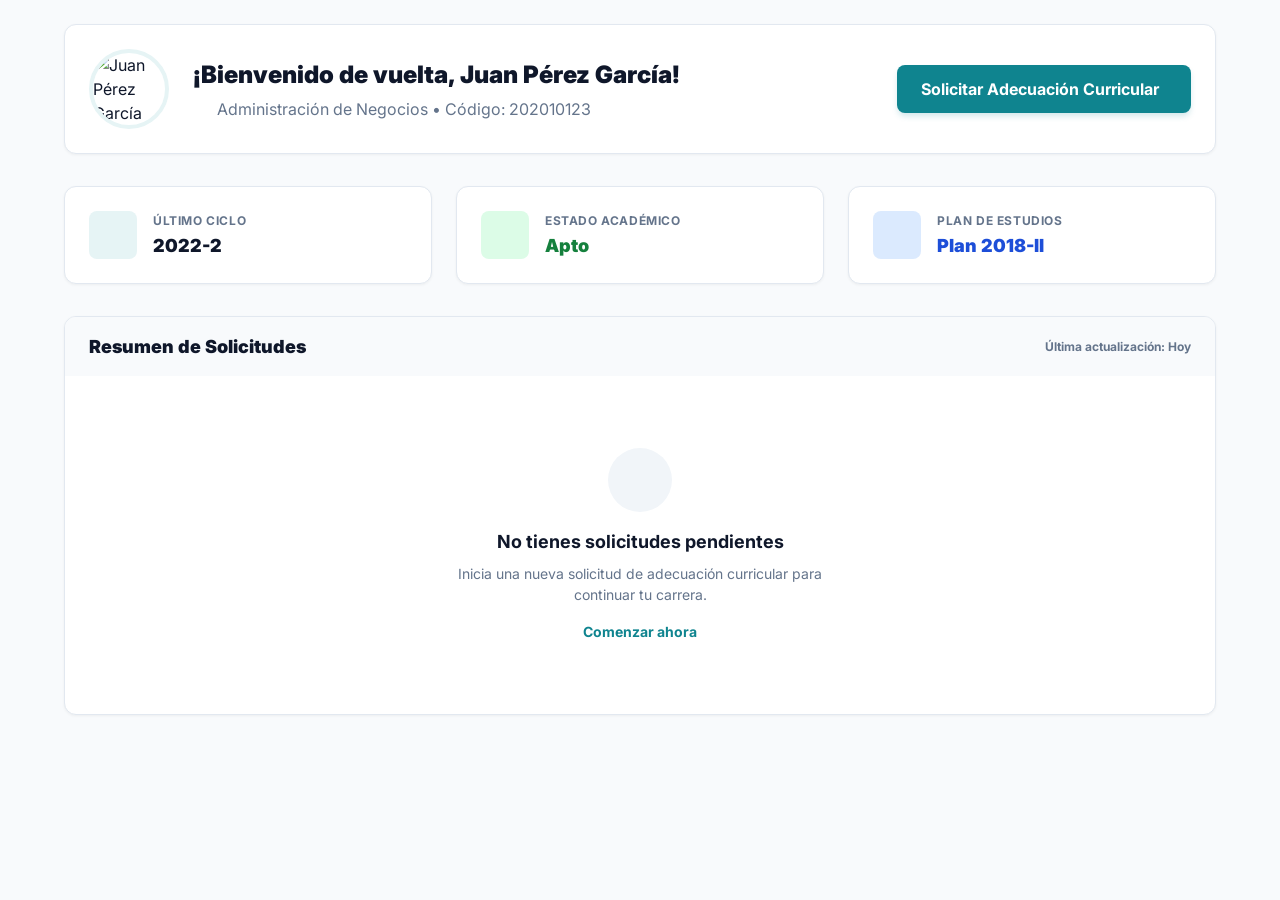
==== alumno/index.html @ 6c9d5963 "Este commit graba el proyecto" ====
<!DOCTYPE html>
<html lang="es">
<head>
  <meta charset="UTF-8">
  <meta name="viewport" content="width=device-width, initial-scale=1.0">
  <title>Dashboard Alumno - Adecuación Curricular</title>
  <!-- Google Fonts -->
  <link rel="preconnect" href="https://fonts.googleapis.com">
  <link rel="preconnect" href="https://fonts.gstatic.com" crossorigin>
  <link href="https://fonts.googleapis.com/css2?family=Inter:wght@400;500;700;900&display=swap" rel="stylesheet">
  <!-- Lucide Icons CDN -->
  <script src="https://unpkg.com/lucide@latest"></script>
  <!-- Stylesheet -->
  <link rel="stylesheet" href="style_index.css">
</head>
<body>
  <div class="container">
    <!-- Welcome Section -->
    <div class="welcome-card">
      <div class="welcome-left">
        <div class="avatar-container">
          <img src="https://images.unsplash.com/photo-1539571696357-5a69c17a67c6?q=80&w=200&auto=format&fit=crop" alt="Juan Pérez García" class="avatar-img">
        </div>
        <div class="welcome-text">
          <h1>¡Bienvenido de vuelta, Juan Pérez García!</h1>
          <p class="subtitle">
            <i data-lucide="graduation-cap" class="icon-small"></i>
            <span>Administración de Negocios • Código: 202010123</span>
          </p>
        </div>
      </div>
      <div class="welcome-right" id="action-container">
        <!-- Generado dinámicamente: botón para solicitar -->
        <a href="apply.html" class="btn-primary" id="btn-start-application">
          <span>Solicitar Adecuación Curricular</span>
          <i data-lucide="arrow-right"></i>
        </a>
      </div>
    </div>

    <!-- Stats Grid -->
    <div class="stats-grid">
      <div class="stat-card">
        <div class="stat-icon bg-accent">
          <i data-lucide="calendar" class="icon-accent"></i>
        </div>
        <div class="stat-info">
          <p class="stat-label">ÚLTIMO CICLO</p>
          <p class="stat-value">2022-2</p>
        </div>
      </div>
      <div class="stat-card">
        <div class="stat-icon bg-green-light">
          <i data-lucide="file-check" class="icon-green"></i>
        </div>
        <div class="stat-info">
          <p class="stat-label">ESTADO ACADÉMICO</p>
          <p class="stat-value text-green">Apto</p>
        </div>
      </div>
      <div class="stat-card">
        <div class="stat-icon bg-blue-light">
          <i data-lucide="user" class="icon-blue"></i>
        </div>
        <div class="stat-info">
          <p class="stat-label">PLAN DE ESTUDIOS</p>
          <p class="stat-value text-blue">Plan 2018-II</p>
        </div>
      </div>
    </div>

    <!-- History / Summary Section -->
    <div class="history-card">
      <div class="history-header">
        <h2>Resumen de Solicitudes</h2>
        <span class="update-time">Última actualización: Hoy</span>
      </div>
      <div class="history-content" id="history-content-area">
        <!-- Cargado por JS basándose en localStorage -->
        <div class="empty-state">
          <div class="empty-icon">
            <i data-lucide="file-check" class="icon-large"></i>
          </div>
          <p class="empty-title">No tienes solicitudes pendientes</p>
          <p class="empty-desc">Inicia una nueva solicitud de adecuación curricular para continuar tu carrera.</p>
          <a href="apply.html" class="link-action">Comenzar ahora</a>
        </div>
      </div>
    </div>
  </div>

  <script src="script_index.js"></script>
</body>
</html>
---- alumno/style_index.css ----
* {
  box-sizing: border-box;
  margin: 0;
  padding: 0;
}

body {
  font-family: 'Inter', -apple-system, BlinkMacSystemFont, "Segoe UI", Roboto, sans-serif;
  background-color: #F8FAFC;
  color: #0F172A;
  line-height: 1.5;
  padding: 24px;
}

.container {
  max-width: 1152px;
  margin: 0 auto;
}

/* Welcome Card */
.welcome-card {
  background-color: #FFFFFF;
  border: 1px solid #E2E8F0;
  border-radius: 12px;
  padding: 24px;
  display: flex;
  flex-direction: column;
  gap: 24px;
  margin-bottom: 32px;
  box-shadow: 0 1px 3px rgba(0, 0, 0, 0.05);
}

@media (min-width: 768px) {
  .welcome-card {
    flex-direction: row;
    align-items: center;
    justify-content: space-between;
  }
}

.welcome-left {
  display: flex;
  align-items: center;
  gap: 24px;
}

.avatar-container {
  width: 80px;
  height: 80px;
  border-radius: 9999px;
  border: 4px solid #E6F4F5;
  overflow: hidden;
  flex-shrink: 0;
}

.avatar-img {
  width: 100%;
  height: 100%;
  object-fit: cover;
}

.welcome-text h1 {
  font-size: 24px;
  font-weight: 900;
  color: #0F172A;
}

.welcome-text .subtitle {
  color: #64748B;
  display: flex;
  align-items: center;
  gap: 8px;
  margin-top: 4px;
}

.icon-small {
  width: 16px;
  height: 16px;
}

.btn-primary {
  background-color: #0f848f;
  color: #FFFFFF;
  padding: 12px 24px;
  border-radius: 8px;
  font-weight: 700;
  text-decoration: none;
  display: inline-flex;
  align-items: center;
  gap: 8px;
  box-shadow: 0 4px 6px -1px rgba(15, 132, 143, 0.2);
  transition: all 0.2s ease;
  border: none;
  cursor: pointer;
}

.btn-primary:hover {
  background-color: #0c6a73;
  transform: translateY(-1px);
}

.btn-primary:active {
  transform: scale(0.98);
}

/* Stats Grid */
.stats-grid {
  display: grid;
  grid-template-columns: 1fr;
  gap: 24px;
  margin-bottom: 32px;
}

@media (min-width: 768px) {
  .stats-grid {
    grid-template-columns: repeat(3, 1fr);
  }
}

.stat-card {
  background-color: #FFFFFF;
  padding: 24px;
  border-radius: 12px;
  border: 1px solid #E2E8F0;
  box-shadow: 0 1px 3px rgba(0, 0, 0, 0.05);
  display: flex;
  align-items: center;
  gap: 16px;
}

.stat-icon {
  width: 48px;
  height: 48px;
  border-radius: 8px;
  display: flex;
  align-items: center;
  justify-content: center;
}

.bg-accent {
  background-color: #E6F4F5;
}

.icon-accent {
  color: #0f848f;
}

.bg-green-light {
  background-color: #DCFCE7;
}

.icon-green {
  color: #15803D;
}

.bg-blue-light {
  background-color: #DBEAFE;
}

.icon-blue {
  color: #1D4ED8;
}

.stat-info {
  display: flex;
  flex-direction: column;
}

.stat-label {
  font-size: 12px;
  font-weight: 700;
  color: #64748B;
  text-transform: uppercase;
  letter-spacing: 0.05em;
}

.stat-value {
  font-size: 18px;
  font-weight: 900;
  margin-top: 2px;
}

.text-green {
  color: #15803D;
}

.text-blue {
  color: #1D4ED8;
}

/* History Card */
.history-card {
  background-color: #FFFFFF;
  border-radius: 12px;
  border: 1px solid #E2E8F0;
  box-shadow: 0 1px 3px rgba(0, 0, 0, 0.05);
  overflow: hidden;
}

.history-header {
  padding: 16px 24px;
  border-b: 1px solid #E2E8F0;
  background-color: #F8FAFC;
  display: flex;
  justify-content: space-between;
  align-items: center;
}

.history-header h2 {
  font-size: 18px;
  font-weight: 900;
}

.update-time {
  font-size: 12px;
  font-weight: 700;
  color: #64748B;
}

.history-content {
  padding: 24px;
}

/* Empty State */
.empty-state {
  display: flex;
  flex-direction: column;
  align-items: center;
  justify-content: center;
  text-align: center;
  padding: 48px 24px;
}

.empty-icon {
  width: 64px;
  height: 64px;
  background-color: #F1F5F9;
  border-radius: 9999px;
  display: flex;
  align-items: center;
  justify-content: center;
  color: #64748B;
  margin-bottom: 16px;
}

.icon-large {
  width: 32px;
  height: 32px;
}

.empty-title {
  font-weight: 700;
  font-size: 18px;
  color: #0F172A;
}

.empty-desc {
  color: #64748B;
  font-size: 14px;
  max-width: 400px;
  margin: 8px auto 16px auto;
}

.link-action {
  color: #0f848f;
  font-weight: 700;
  font-size: 14px;
  text-decoration: none;
}

.link-action:hover {
  text-decoration: underline;
}

/* Pending Application Layout */
.pending-card {
  border: 1px solid #E2E8F0;
  border-radius: 12px;
  padding: 24px;
  display: flex;
  flex-direction: column;
  gap: 16px;
  background-color: #FFFFFF;
}

@media (min-width: 768px) {
  .pending-card {
    flex-direction: row;
    align-items: center;
    justify-content: space-between;
  }
}

.pending-left {
  display: flex;
  align-items: center;
  gap: 16px;
}

.pending-icon-container {
  width: 48px;
  height: 48px;
  background-color: #FFEDD5;
  border-radius: 9999px;
  display: flex;
  align-items: center;
  justify-content: center;
  color: #EA580C;
  flex-shrink: 0;
}

.pending-title {
  font-size: 18px;
  font-weight: 700;
  color: #0F172A;
}

.pending-desc {
  font-size: 14px;
  color: #64748B;
}

.pending-right {
  display: flex;
  flex-direction: column;
  align-items: flex-start;
  gap: 8px;
}

@media (min-width: 768px) {
  .pending-right {
    align-items: flex-end;
  }
}

.badge-pending {
  background-color: #FFEDD5;
  color: #C2410C;
  padding: 6px 16px;
  border-radius: 9999px;
  font-size: 12px;
  font-weight: 900;
  text-transform: uppercase;
}

.badge-approved {
  background-color: #DCFCE7;
  color: #15803D;
  padding: 6px 16px;
  border-radius: 9999px;
  font-size: 12px;
  font-weight: 900;
  text-transform: uppercase;
}

.badge-rejected {
  background-color: #FEE2E2;
  color: #B91C1C;
  padding: 6px 16px;
  border-radius: 9999px;
  font-size: 12px;
  font-weight: 900;
  text-transform: uppercase;
}

.reviewer-text {
  font-size: 10px;
  color: #64748B;
}
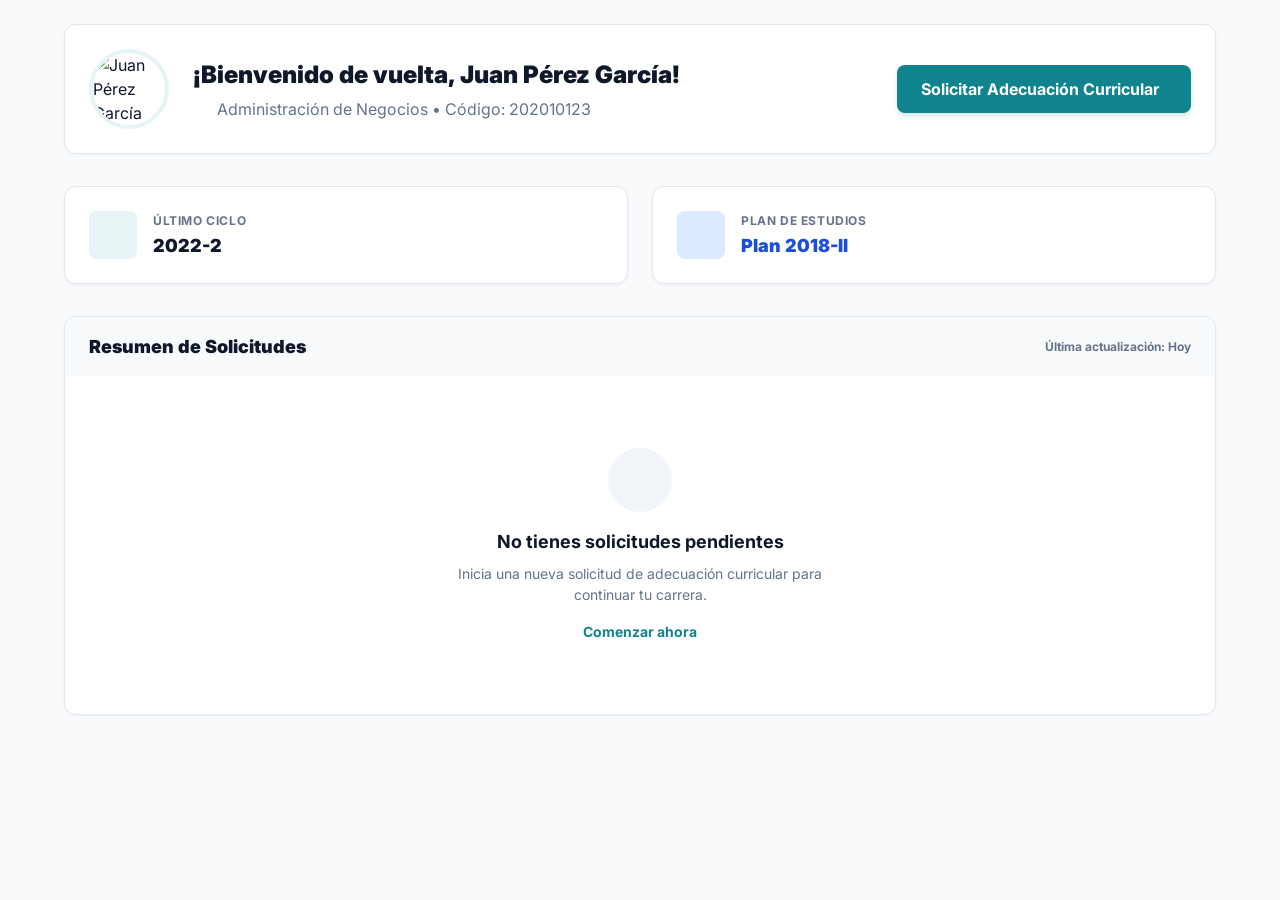
==== commit 0f832945: "Se quitó el card de Estado Académico porque no hay de donde sacar ese dato." ====
--- a/alumno/index.html
+++ b/alumno/index.html
@@ -50,15 +50,6 @@
         </div>
       </div>
       <div class="stat-card">
-        <div class="stat-icon bg-green-light">
-          <i data-lucide="file-check" class="icon-green"></i>
-        </div>
-        <div class="stat-info">
-          <p class="stat-label">ESTADO ACADÉMICO</p>
-          <p class="stat-value text-green">Apto</p>
-        </div>
-      </div>
-      <div class="stat-card">
         <div class="stat-icon bg-blue-light">
           <i data-lucide="user" class="icon-blue"></i>
         </div>
--- a/alumno/style_index.css
+++ b/alumno/style_index.css
@@ -113,7 +113,7 @@
 
 @media (min-width: 768px) {
   .stats-grid {
-    grid-template-columns: repeat(3, 1fr);
+    grid-template-columns: repeat(2, minmax(0, 1fr));
   }
 }
 
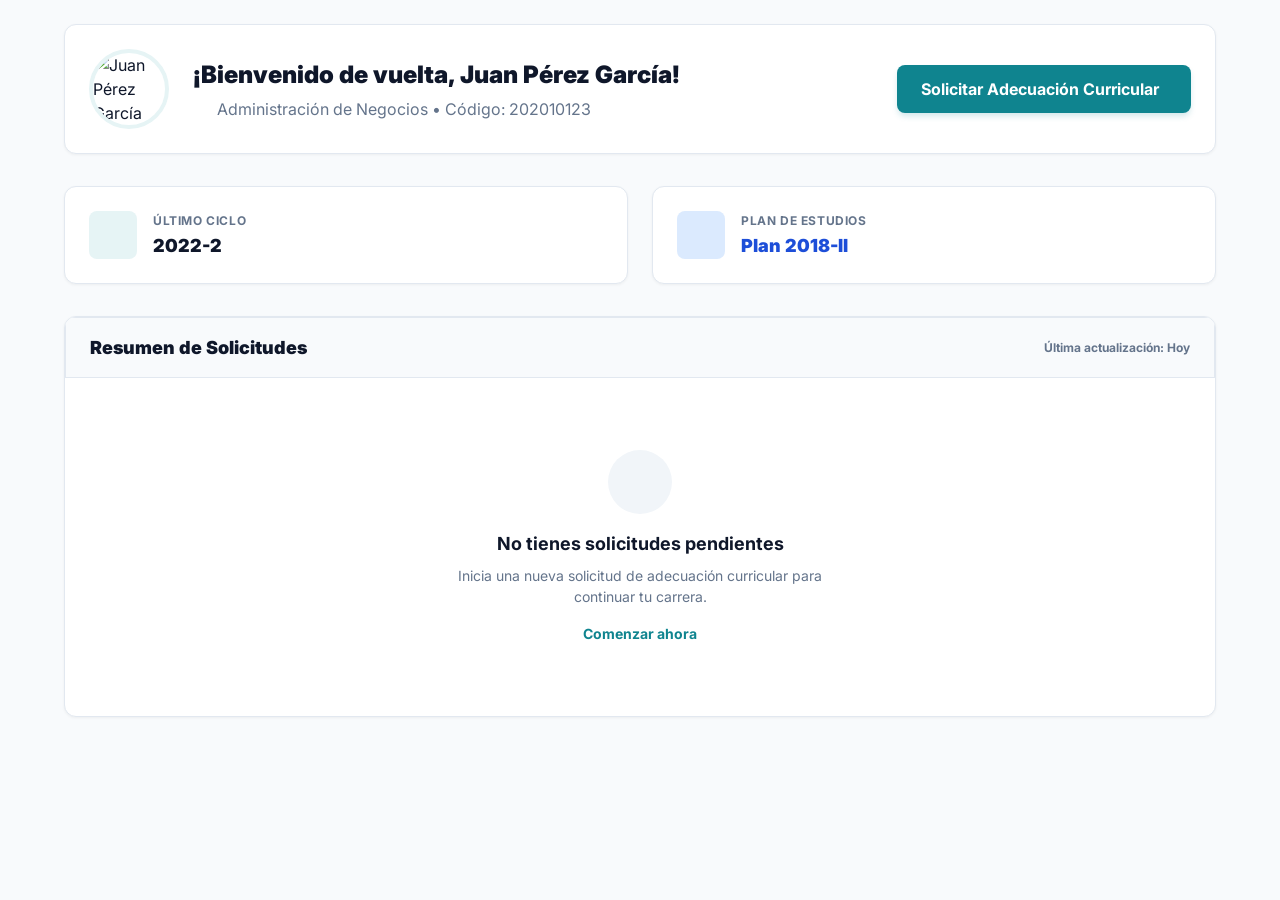
==== commit 3eb20adb: "Comentarios en español" ====
--- a/alumno/index.html
+++ b/alumno/index.html
@@ -4,18 +4,18 @@
   <meta charset="UTF-8">
   <meta name="viewport" content="width=device-width, initial-scale=1.0">
   <title>Dashboard Alumno - Adecuación Curricular</title>
-  <!-- Google Fonts -->
+  <!-- Fuentes de Google -->
   <link rel="preconnect" href="https://fonts.googleapis.com">
   <link rel="preconnect" href="https://fonts.gstatic.com" crossorigin>
   <link href="https://fonts.googleapis.com/css2?family=Inter:wght@400;500;700;900&display=swap" rel="stylesheet">
-  <!-- Lucide Icons CDN -->
+  <!-- CDN de iconos de Lucide -->
   <script src="https://unpkg.com/lucide@latest"></script>
-  <!-- Stylesheet -->
+  <!-- Hoja de estilos -->
   <link rel="stylesheet" href="style_index.css">
 </head>
 <body>
   <div class="container">
-    <!-- Welcome Section -->
+    <!-- Sección de bienvenida -->
     <div class="welcome-card">
       <div class="welcome-left">
         <div class="avatar-container">
@@ -38,7 +38,7 @@
       </div>
     </div>
 
-    <!-- Stats Grid -->
+    <!-- Cuadrícula de estadísticas -->
     <div class="stats-grid">
       <div class="stat-card">
         <div class="stat-icon bg-accent">
@@ -60,14 +60,14 @@
       </div>
     </div>
 
-    <!-- History / Summary Section -->
+    <!-- Sección de historial / resumen -->
     <div class="history-card">
       <div class="history-header">
         <h2>Resumen de Solicitudes</h2>
         <span class="update-time">Última actualización: Hoy</span>
       </div>
       <div class="history-content" id="history-content-area">
-        <!-- Cargado por JS basándose en localStorage -->
+        <!-- Cargado por JS según localStorage -->
         <div class="empty-state">
           <div class="empty-icon">
             <i data-lucide="file-check" class="icon-large"></i>
--- a/alumno/style_index.css
+++ b/alumno/style_index.css
@@ -17,7 +17,7 @@
   margin: 0 auto;
 }
 
-/* Welcome Card */
+/* Tarjeta de bienvenida */
 .welcome-card {
   background-color: #FFFFFF;
   border: 1px solid #E2E8F0;
@@ -103,7 +103,7 @@
   transform: scale(0.98);
 }
 
-/* Stats Grid */
+/* Cuadrícula de estadísticas */
 .stats-grid {
   display: grid;
   grid-template-columns: 1fr;
@@ -188,7 +188,7 @@
   color: #1D4ED8;
 }
 
-/* History Card */
+/* Tarjeta de historial */
 .history-card {
   background-color: #FFFFFF;
   border-radius: 12px;
@@ -199,7 +199,7 @@
 
 .history-header {
   padding: 16px 24px;
-  border-b: 1px solid #E2E8F0;
+  border: 1px solid #E2E8F0;
   background-color: #F8FAFC;
   display: flex;
   justify-content: space-between;
@@ -221,7 +221,7 @@
   padding: 24px;
 }
 
-/* Empty State */
+/* Estado vacío */
 .empty-state {
   display: flex;
   flex-direction: column;
@@ -272,7 +272,7 @@
   text-decoration: underline;
 }
 
-/* Pending Application Layout */
+/* Diseño de solicitud pendiente */
 .pending-card {
   border: 1px solid #E2E8F0;
   border-radius: 12px;
